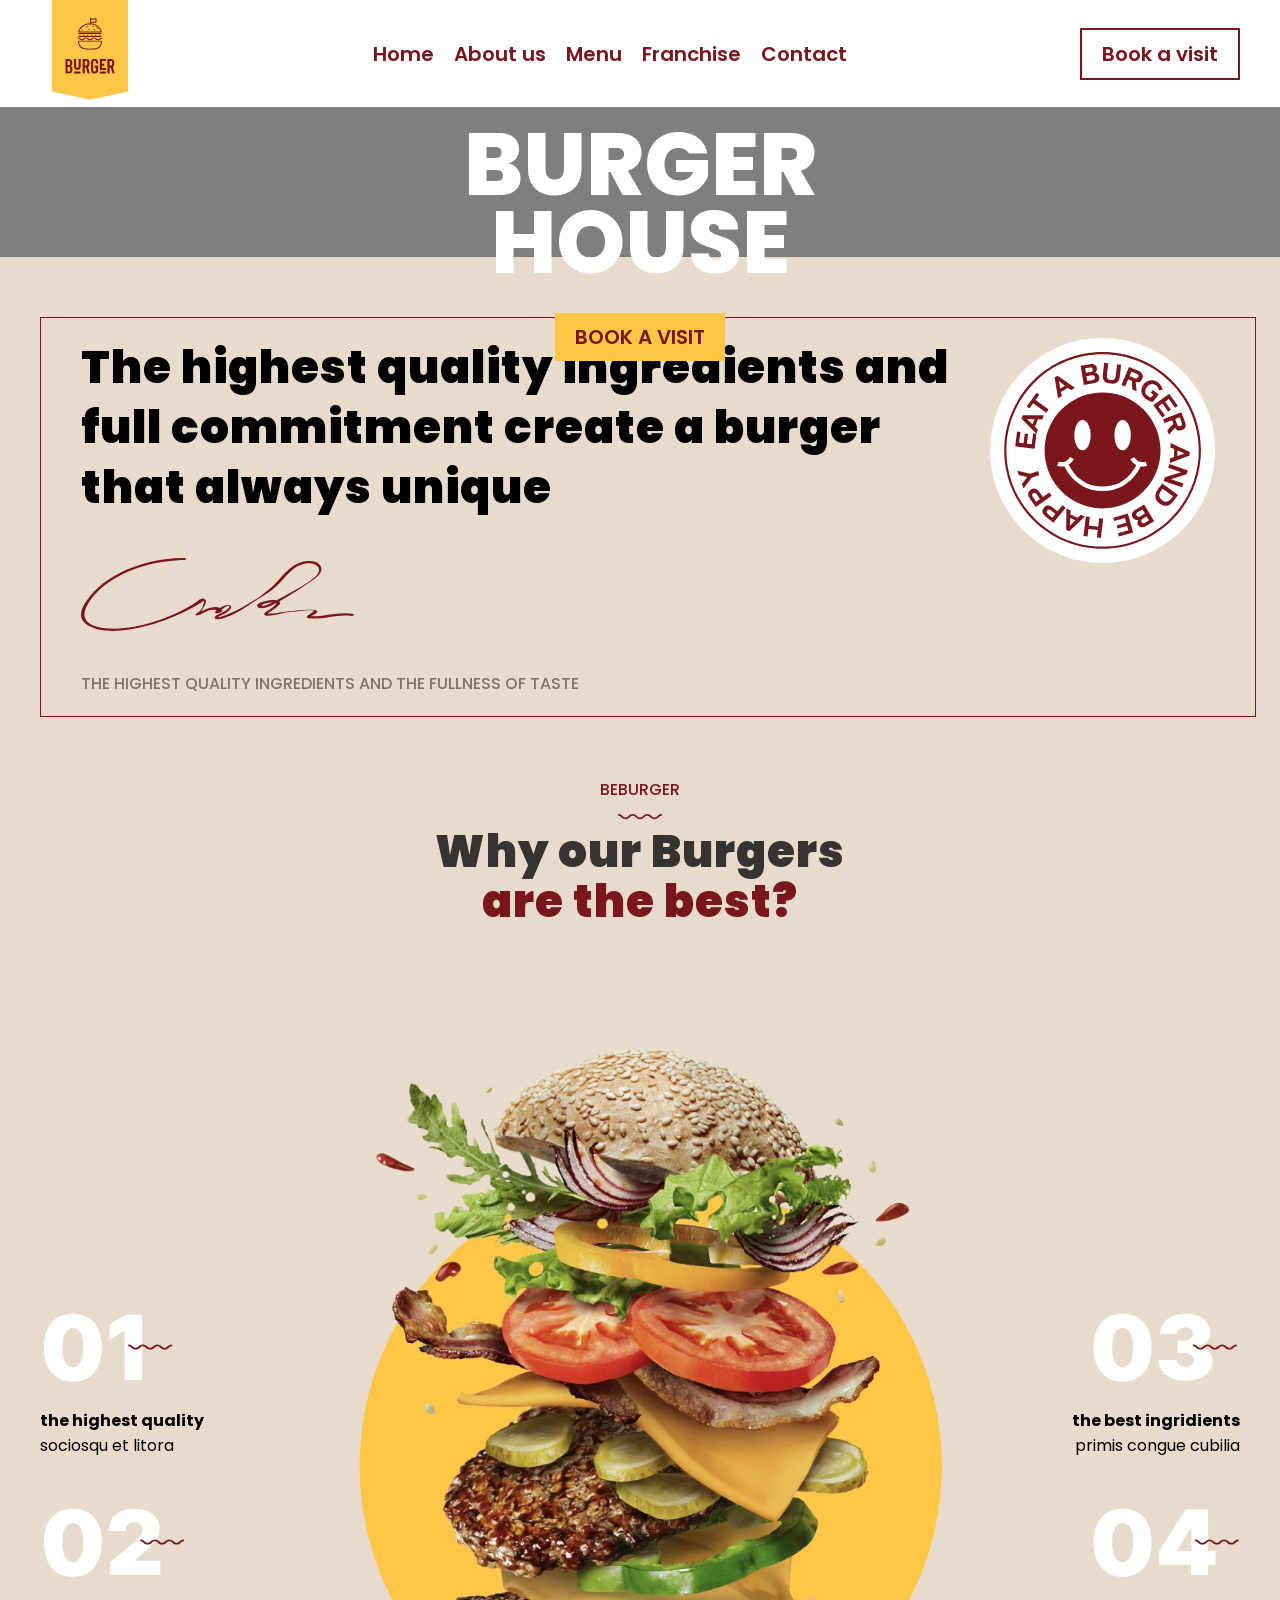
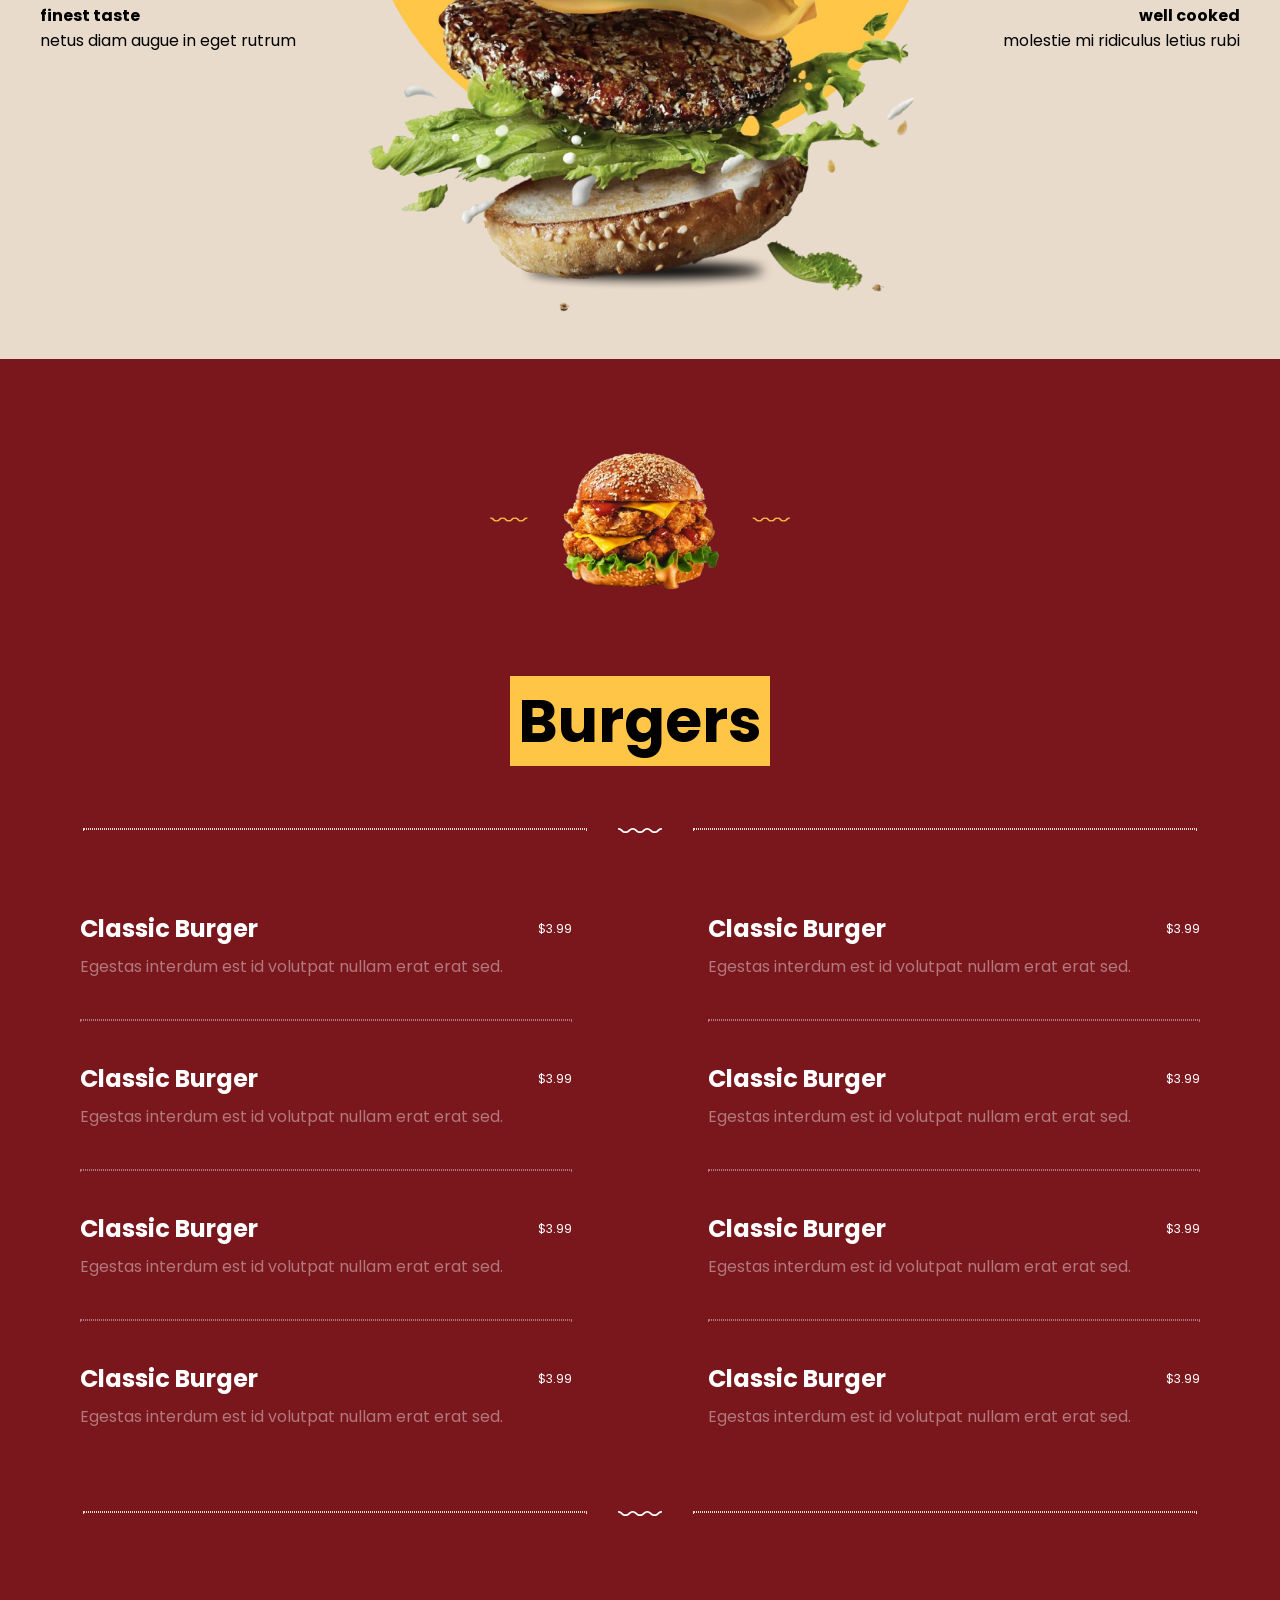
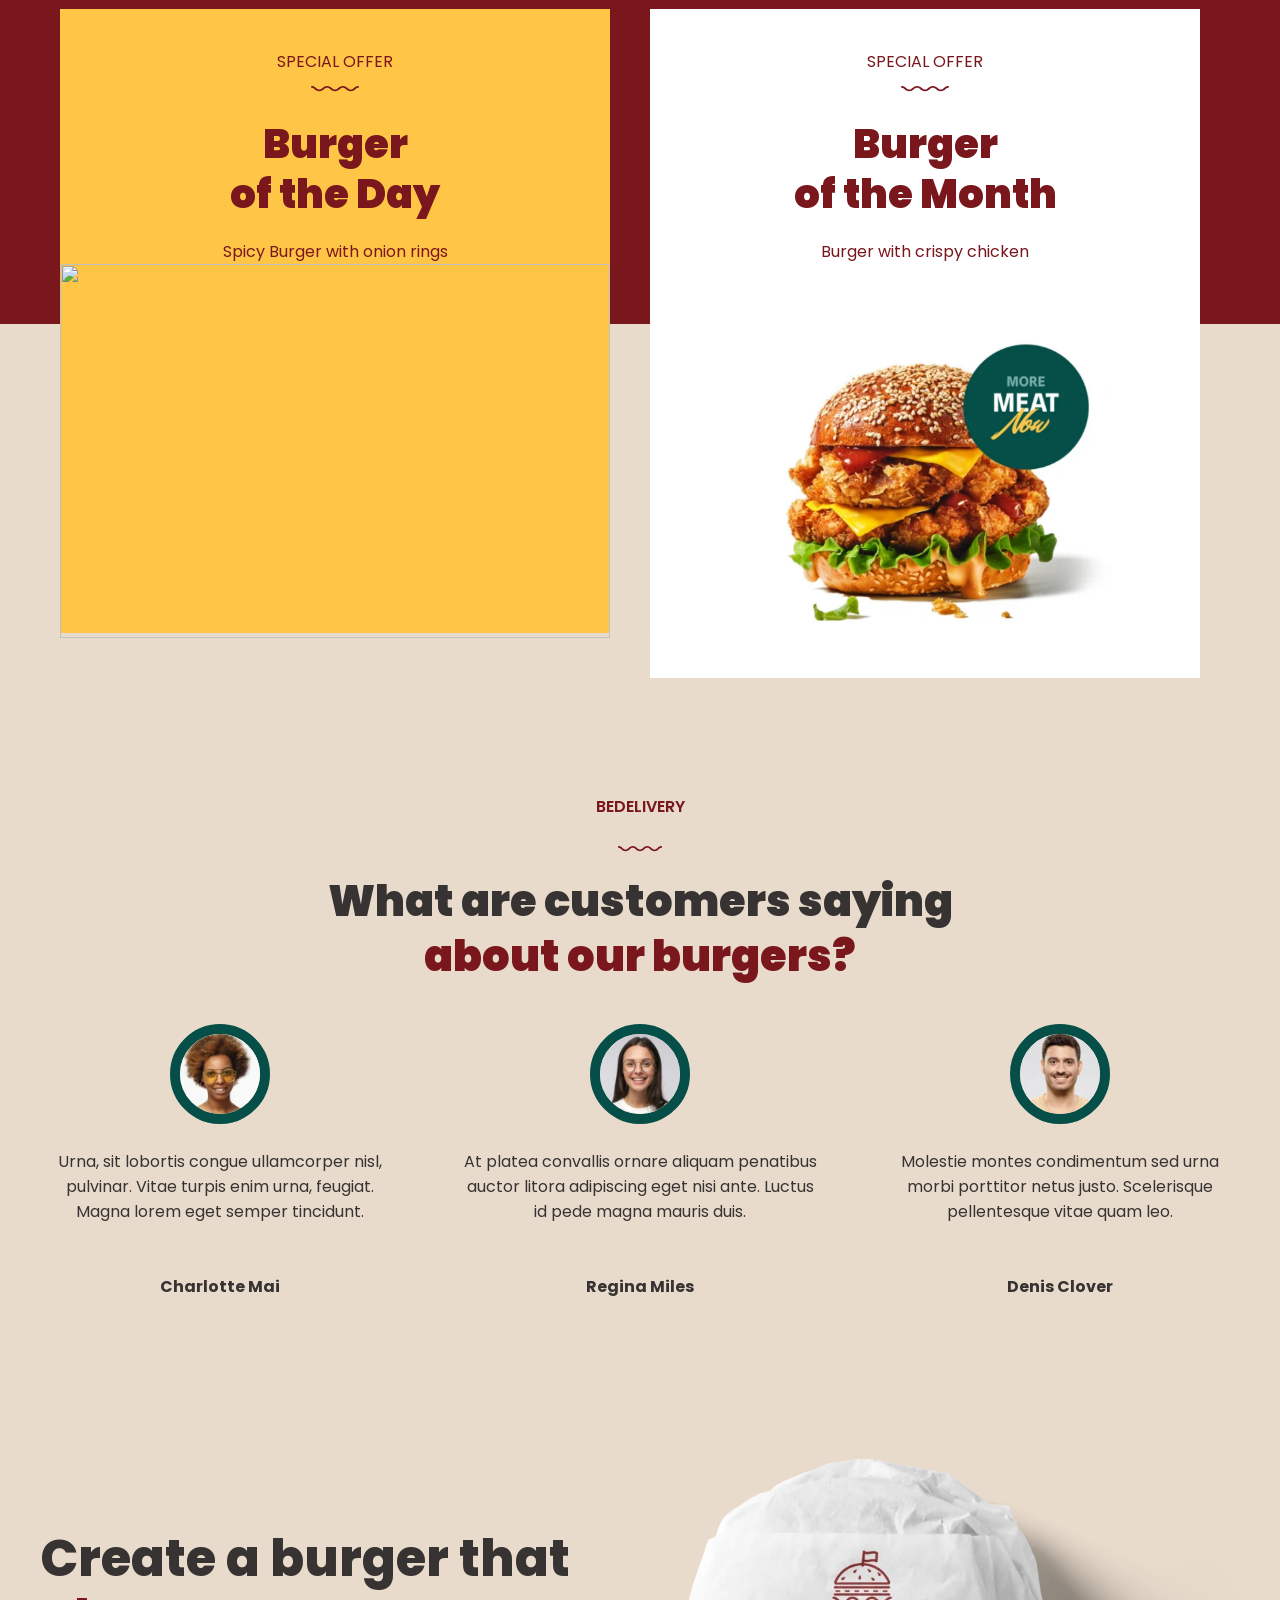
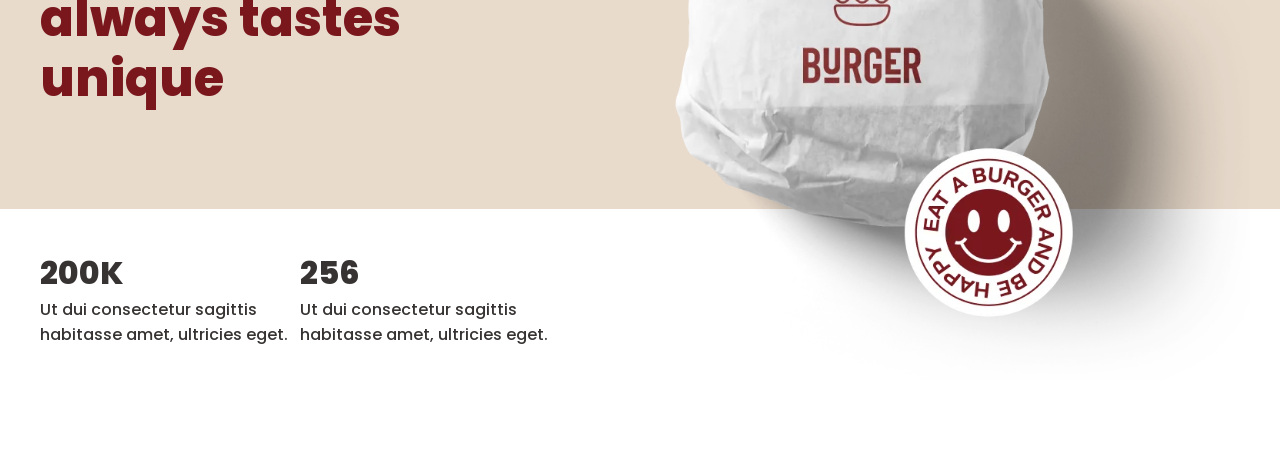
==== index.html @ de972d7f "renamed Home to Index" ====
<!DOCTYPE html>
<html lang="en">
<head>
    <meta charset="UTF-8">
    <meta name="viewport" content="width=device-width, initial-scale=1.0">
    <title>Burger</title>
    <link rel="stylesheet" href="style.css">
    <link rel="preconnect" href="https://fonts.googleapis.com">
<link rel="preconnect" href="https://fonts.gstatic.com" crossorigin>
<link href="https://fonts.googleapis.com/css2?family=Anton&family=Jaro:opsz@6..72&family=Open+Sans:ital,wght@0,300..800;1,300..800&family=Poppins:ital,wght@0,100;0,200;0,300;0,400;0,500;0,600;0,700;0,800;0,900;1,100;1,200;1,300;1,400;1,500;1,600;1,700;1,800;1,900&display=swap" rel="stylesheet">
<link rel="stylesheet" href="https://cdnjs.cloudflare.com/ajax/libs/font-awesome/7.0.1/css/all.min.css" integrity="sha512-2SwdPD6INVrV/lHTZbO2nodKhrnDdJK9/kg2XD1r9uGqPo1cUbujc+IYdlYdEErWNu69gVcYgdxlmVmzTWnetw==" crossorigin="anonymous" referrerpolicy="no-referrer" />
<link rel="preconnect" href="https://fonts.googleapis.com">
<link rel="preconnect" href="https://fonts.gstatic.com" crossorigin>
<link href="https://fonts.googleapis.com/css2?family=Allura&family=Anton&family=Jaro:opsz@6..72&family=Open+Sans:ital,wght@0,300..800;1,300..800&family=Poppins:ital,wght@0,100;0,200;0,300;0,400;0,500;0,600;0,700;0,800;0,900;1,100;1,200;1,300;1,400;1,500;1,600;1,700;1,800;1,900&display=swap" rel="stylesheet">
<link rel="stylesheet" href="https://cdnjs.cloudflare.com/ajax/libs/font-awesome/7.0.1/css/all.min.css" integrity="sha512-2SwdPD6INVrV/lHTZbO2nodKhrnDdJK9/kg2XD1r9uGqPo1cUbujc+IYdlYdEErWNu69gVcYgdxlmVmzTWnetw==" crossorigin="anonymous" referrerpolicy="no-referrer" />
</head>
<body>
    <!-- <header>***************************8 -->

        <header>
            <div class="logo"><img src="logo.svg" alt=""></div>
            <div class="menu">
                <ul>
                    <li><a href="">Home</a></li>
                    <li><a href="">About us</a></li>
                    <li><a href="">Menu</a></li>
                    <li><a href="">Franchise</a></li>
                    <li><a href="">Contact</a></li>
                </ul>
            </div>
            <div class="buttan"><a href="">Book a visit</a></div>
        </header>


<!-- <section class="section1"></section> -->

 <section class="section1">
    <div class="vedio">
    <video autoplay muted loop playsinline>
      <source src="berger.mp4" type="video/mp4">
    </video>
    </div>
    <div class="box"></div>
    <div class="maincontant">
        <div class="signetureheding">
            <h4>choose, order, eat!
            <h2>arizone</h2>
            <h1>burger<br>house</h1>
        </div>
        <div class="buttanS"><a href="">BOOK A VISIT</a></div>
    </div>
</section>
  <div class="section2">
        <div class="main1">
            <div class="unique">
                <h2>The highest quality ingredients and full commitment create a burger that <span> always unique </span></h2>
                <img src="signeture.svg" alt="">
                <p>THE HIGHEST <span> QUALITY INGREDIENTS </span> AND THE FULLNESS OF TASTE</p>
            </div>
            <div class="image"><img src="round.svg" alt=""></div>
        </div>
        </div>

        <!-- <div class="mainbest">*************************** -->

            <div class="mainbest">
                <div class="burger1"><p>BEBURGER</p></div>
                <div class="burger2"><img src="line.svg" alt=""></div>
                <div class="burger1"><h1>Why our Burgers
                    <br>
                  <span>  are the best? <br> </span></h1>
                </div>
                <div class="mainimgage">
                    <div class="img">
                        <div class="smallimg">
                            <img src="a.svg" alt="">
                            <h4>the highest quality</h4>
                            <p>sociosqu et litora</p>
                        </div>
                        <div class="smallimg">
                            <img src="aa.svg" alt="">
                            <h4>finest taste</h4>
                            <p>netus diam augue in eget rutrum</p>
                        </div>
                    </div>
                    <div class="imgss"><img src="bbbbb.webp" alt=""></div>
                    <div class="imgs">
                        <div class="smallimg">
                            <img src="cc.svg" alt="">
                            <h4>the best ingridients</h4>
                            <p>primis congue cubilia</p>
                        </div>
                        <div class="smallimg">
                            <img src="vvvv.svg" alt="">
                            <h4>well cooked</h4>
                            <p>molestie mi ridiculus letius rubi</p>
                        </div>
                    </div>
                </div>
            </div>



            <!-- <section>*****************</section> -->

            <div class="main4">

                <div class="image1"><img src="zzzz.webp" alt=""></div>
                <div class="burgerheading"><h1>Burgers</h1></div>
              
                <div class="maindotet">
                    <div class="left1"></div>
                    <div class="center1"><img src="aaaa.svg" alt=""></div>
                    <div class="right1"></div>
                </div>

                <div class="maindoted">
                <div class="main5">
                    <div class="doted">
                        <div class="Classic">
                            <h1>Classic Burger</h1>
                            <p>$3.99</p>
                        </div>
                        <div class="class"><p>Egestas interdum est id volutpat nullam erat erat sed.</p></div>
                    </div>
                    <div class="doted1"></div>
                    <div class="doted">
                        <div class="Classic">
                            <h1>Classic Burger</h1>
                            <p>$3.99</p>
                        </div>
                        <div class="class"><p>Egestas interdum est id volutpat nullam erat erat sed.</p></div>
                    </div>
                    <div class="doted1"></div>
                    <div class="doted">
                        <div class="Classic">
                            <h1>Classic Burger</h1>
                            <p>$3.99</p>
                        </div>
                        <div class="class"><p>Egestas interdum est id volutpat nullam erat erat sed.</p></div>
                    </div>
                    <div class="doted1"></div>
                    <div class="doted">
                        <div class="Classic">
                            <h1>Classic Burger</h1>
                            <p>$3.99</p>
                        </div>
                        <div class="class"><p>Egestas interdum est id volutpat nullam erat erat sed.</p></div>
                    </div>
                    <!-- <div class="doted1"></div> -->
                </div>
                <div class="main6">
                    <div class="doted">
                        <div class="Classic">
                            <h1>Classic Burger</h1>
                            <p>$3.99</p>
                        </div>
                        <div class="class"><p>Egestas interdum est id volutpat nullam erat erat sed.</p></div>
                    </div>
                    <div class="doted1"></div>
                    <div class="doted">
                        <div class="Classic">
                            <h1>Classic Burger</h1>
                            <p>$3.99</p>
                        </div>
                        <div class="class"><p>Egestas interdum est id volutpat nullam erat erat sed.</p></div>
                    </div>
                    <div class="doted1"></div>
                    <div class="doted">
                        <div class="Classic">
                            <h1>Classic Burger</h1>
                            <p>$3.99</p>
                        </div>
                        <div class="class"><p>Egestas interdum est id volutpat nullam erat erat sed.</p></div>
                    </div>
                    <div class="doted1"></div>
                    <div class="doted">
                        <div class="Classic">
                            <h1>Classic Burger</h1>
                            <p>$3.99</p>
                        </div>
                        <div class="class"><p>Egestas interdum est id volutpat nullam erat erat sed.</p></div>
                    </div>
                    <!-- <div class="doted1"></div> -->
                </div>

                </div>
                <div class="maindotet">
                    <div class="left1"></div>
                    <div class="center1"><img src="aaaa.svg" alt=""></div>
                    <div class="right1"></div>
                </div>

                <div class="mainboximage">
                <div class="boximage">
                    <p>SPECIAL OFFER</p>
                    <div class="chotiimage"><img src="bootdot.svg" alt=""></div>
                    <h2>Burger<br>of the Day</h2>
                    <pre>Spicy Burger with onion rings</pre>
                    <img src="zzzz.png" alt="">
                </div>
                <div class="boximage1">
                    <p>SPECIAL OFFER</p>
                    <div class="chotiimage"><img src="bootdot.svg" alt=""></div>
                    <h2>Burger<br>
                    of the Month</h2>
                    <pre>Burger with crispy chicken</pre>
                    <img src="meat.png" alt="">
                </div>
            </div>




            </div>



            <!-- <div class="customers">************************</div> -->

            <div class="customers">


                <div class="bedelavry"><p>BEDELIVERY</p></div>
                <div class="chotiimage2"><img src="bootdot.svg" alt=""></div>
                <div class="customersreview"><h1>What are customers saying<br>
                    <span>
about our burgers? </span></h1></div>

                <div class="maincostomer">
                <div class="costomersphoto"><img src="costomer1.webp" alt="">
                <p>Urna, sit lobortis congue ullamcorper nisl, pulvinar. Vitae turpis enim urna, feugiat. Magna lorem eget semper tincidunt.</p>
                <div class="icon">
                    <i class="fa-solid fa-star"></i>
                    <i class="fa-solid fa-star"></i>
                    <i class="fa-solid fa-star"></i>
                    <i class="fa-solid fa-star"></i>
                    <i class="fa-solid fa-star"></i>

                </div>
                <h4>Charlotte Mai</h4>
                </div>
                <div class="costomersphoto"><img src="costomer2.webp" alt="">
                <p>At platea convallis ornare aliquam penatibus auctor litora adipiscing eget nisi ante. Luctus id pede magna mauris duis.</p>
                <div class="icon">
                    <i class="fa-solid fa-star"></i>
                    <i class="fa-solid fa-star"></i>
                    <i class="fa-solid fa-star"></i>
                    <i class="fa-solid fa-star"></i>
                    <i class="fa-solid fa-star"></i>

                </div>
                <h4>Regina Miles</h4>
                </div>
                <div class="costomersphoto"><img src="costomer.webp" alt="">
                <p>Molestie montes condimentum sed urna morbi porttitor netus justo. Scelerisque pellentesque vitae quam leo.</p>
                <div class="icon">
                    <i class="fa-solid fa-star"></i>
                    <i class="fa-solid fa-star"></i>
                    <i class="fa-solid fa-star"></i>
                    <i class="fa-solid fa-star"></i>
                    <i class="fa-solid fa-star"></i>

                </div>
                <h4>Denis Clover</h4>
                </div>
                </div>

                <div class="maintastes">
                    <div class="tastes">
                        <h1>Create a burger that  <br> <span> always tastes <br>unique 
                        </span>
                        </h1>
                        
                    </div>
                    <div class="imagtastes"><img src="mockupberger.webp" alt=""></div>
                </div>
                </div>


                <div class="main200k">
                    <div class="dui"><h1>200K</h1>
                    <p>  Ut dui consectetur sagittis habitasse amet, ultricies eget.</p></div>
                    <div class="dui"><h1>256</h1>
                    <p>Ut dui consectetur sagittis habitasse amet, ultricies eget.</p></div>
                </div>
            
</body>
</html>
---- style.css ----
*{
    margin: 0;
    padding: 0;
    box-sizing: border-box;
    font-family: "poppins";
}

header{
    display: flex;
    justify-content: space-between;
    padding: 0 40px;
    align-items: center;
    position: sticky;
    top: 0;
    left: 0;
    width: 100%;
    height: auto;
    background-color: white;
    z-index: 1111;
    margin: auto;
}
.logo img{
    width: 100px;
    height: 100px;
}
.menu ul{
    display: flex;
    list-style: none;
    gap: 20px;
    font-size: 20px;
    font-weight: 600;
}
.menu a{
    text-decoration: none;
    color: #79171d;
}

.buttan a{
    text-decoration: none;
    color: #79171d;
    font-size: 20px;
    font-weight: 600;
    border: solid 2px #79171d;
    padding: 10px 20px;
}


/* .section1***************************************************************** */


 .section1{
    position: relative;
    display: flex;
    justify-content: center;
    align-items: center;
 }
 video {
  width: 100%;
  height: 100%;
  object-fit: cover;
  z-index: -1;
  margin: auto;
  justify-content: center;
  display: flex;
  
}

.box{
    width: 100%;
    height: 100%;
    background-color: black;
    position: absolute;
    top: 0;
    opacity: 0.5;
    z-index: 1;

}
.maincontant{
    display: flex;
    flex-direction: column;
    position: absolute;
    gap: 40px;
    z-index: 22;
    color: white;
    text-align: center;
}
.signetureheding h1{
    font-size: 88px;
    line-height: 78px;
    font-weight: 800;
    text-transform: uppercase;
}
.signetureheding h2{
    font-family: Allura;
    font-size: 70px;
    color: #FFC547;
}
.buttanS a{
    text-decoration: none;
    color: #79171d;
    font-size: 20px;
    font-weight: 600;
    background-color: #FFC547;
    padding: 10px 20px;
}
.buttanS a:hover{
    text-decoration: none;
    color: #FFC547 ;
    font-size: 20px;
    font-weight: 600;
    background-color:  #79171d;
    padding: 10px 20px;
}



/* section2*********************************************************** */
.section2{
    background-color: #E9DBCC;
    width: 100%;
    height: 100%;
    padding: 20px 0;
    
}
.mainbest{
    background-color: #E9DBCC;
}
.main1{
    display: flex;
    width: 95%;
    margin: auto;
    padding: 20px 40px;
    margin: 40px;
    border: solid 1px #79171d;
    align-items: top;
}
.unique{
    display: flex;
    flex-direction: column;
    gap: 40px;
}
.unique h2{
    font-size: 45px;
    line-height: 50px;
    font-weight: 900;
    letter-spacing: 1px;
    line-height: 60px;
}
.unique img{
    max-width: 30%;
    height: auto;
}
.unique p{
    color: #7C756C;
    font-weight: 500;
}

/* .mainimgage************************************ */


.mainimgage{
    display: flex;
    justify-content: space-between;
    align-items: center;
    padding: 40px;
    background-color: #E9DBCC;
    margin-top: 60px;
}

.imgss img{
    width: 600px;
    height: auto;
    object-fit: contain;

}
.img{
    display: flex;
    flex-direction: column;
    gap: 30px;
    text-align: start;
}
.imgs{
    display: flex;
    flex-direction: column;
    gap: 30px;
    text-align: end;
}
.smallimg h1{
    margin-bottom: 4px;
    color: #363332;
    font-size: 25px;
    line-height: 30px;
    font-weight: 900;

}
.mainbest{
    text-align: center;
}
.burger1 h1{
    font-size: 45px;
    line-height: 50px;
    font-weight: 900;
    letter-spacing: 1px;
    color: #363332;
}
.burger1 p{
    color: #79171d;
    font-weight: 500;
}
.burger1 span{
    color: #79171d;
}



/* .main4**************************** */

.main4{
    background-color: #79171d;
    padding: 10px;
}
.image1 img{
    width: 300px;
    height: 300px;
    object-fit: contain;

}
.left1{
    width: 40%;
    border: 1px #E9DBCC solid;
    height: 0.5px;
    border-style: dotted ;
}
.right1{
    width: 40%;
    border: 1px #E9DBCC solid;
    height: 0.5px;
    border-style: dotted;
}
.maindotet{
    display: flex;
    align-items: center;
    justify-content: center;
    gap: 30px;
}
.main4{
    text-align: center;
}



.doted1{
    border: 1px #B2787C solid;
    height: 0.5px;
    border-style: dotted;
}

.Classic{
    display: flex;
    justify-content: space-between;
    align-items: center;
    gap: 280px;
    color: white;
    font-size: 12px;
}
.class{
    display: flex;
    color: #B2787C;
    margin-top: 8px;
}

.main5{
    display: flex;
    flex-direction: column;
    gap: 40px;
}

.main6{
    display: flex;
    flex-direction: column;
    gap: 40px;
}
.maindoted{
    display: flex;
    justify-content: space-between;
    /* width: %; */
    padding: 70px;
   
}

.burgerheading{
    background-color: #FFC547;
    margin: auto ;
    width: 260px;
    margin-bottom: 50px;
    font-size: 30px;
    font-weight: 900;
}
.mainboximage{
    display: flex;
    justify-content: space-between;
    padding:  50px ;
    gap: 40px;
    margin: auto;
    
}
.boximage{
    background-color: #FFC547;
    color: #79171d;
    width: 550px;
    height: auto;
    text-align: center;
    padding-top: 40px;
    
}
.boximage h2{
    font-size: 40px;
    font-weight: 900;
    line-height: 50px;
    margin-top: 20px;
    margin-bottom: 20px;
}
.boximage img{
    width: 100%;
    object-fit: contain;
    height: 80%;
}
.chotiimage{
    width: 50px;
    margin: auto;
}

.boximage1{
    background-color: white;
    color: #79171d;
    width: 550px;
    height: auto;
    text-align: center;
    padding-top: 40px;

}
.boximage1 h2{
    font-size: 40px;
    font-weight: 900;
    line-height: 50px;
    margin-top: 20px;
    margin-bottom: 20px;
}
.boximage1 img{
    width: 100%;
    object-fit: contain;
    height: 80%;
}
.main4{
    position: relative;
    padding-bottom: 400px;
    
 
}
.mainboximage{
    position: absolute;
    top: 1200px;
    /* left: 60px; */  
}

.customers{
    background-color: #E9DBCC;
    padding-top: 470px;
    text-align: center;
    color: #79171d;
    
}
.customersreview h1{
    color: #363332;
    font-size: 43px;
    font-weight: 900;
    line-height: 55px;
}
.customersreview span{
    color: #79171d;
}
.bedelavry p{
    font-weight: 600;
    margin-bottom: 15px;
}
.chotiimage2{
    margin-bottom: 15px;
}
.maincostomer{
    display: flex;
    justify-content: space-between;
    padding: 40px;
}

.costomersphoto{
    width: 30%;
    display: flex;
    flex-direction: column;
     gap: 25px;
}
.costomersphoto img{
    width: 100px;
    margin: auto;
    border: 10px solid #054F48;
    border-radius: 100px; 
}

.costomersphoto p{
    color: #363332;
}
.costomersphoto h4{
    color: #363332;
}

.maintastes{
    display: flex;
    justify-content: space-between;
    margin-top: 150px;
    padding: 40px;
    /* align-items: top; */
    padding-bottom: 100px;
    
    position: relative;
}

.tastes h1{
    font-size: 50px;
    text-align: left;
    font-weight: 800;
    line-height: 60px;
    color: #363332;
}
.tastes span{
    color: #79171d;
}



.imagtastes{
    width: 600px;
    height: 600px;
    position: absolute;
    top: -40px;
    left: 650px;
}
.imagtastes img{
    width: 100%;
}


.main200k{
    display: flex;
    margin-top: 40px;
    padding: 0 40px;
}

.dui{
    width: 260px;
    color: #363332;
}
.dui p{
    font-weight: 500;
}
.dui h1{
    font-weight: 800;
}
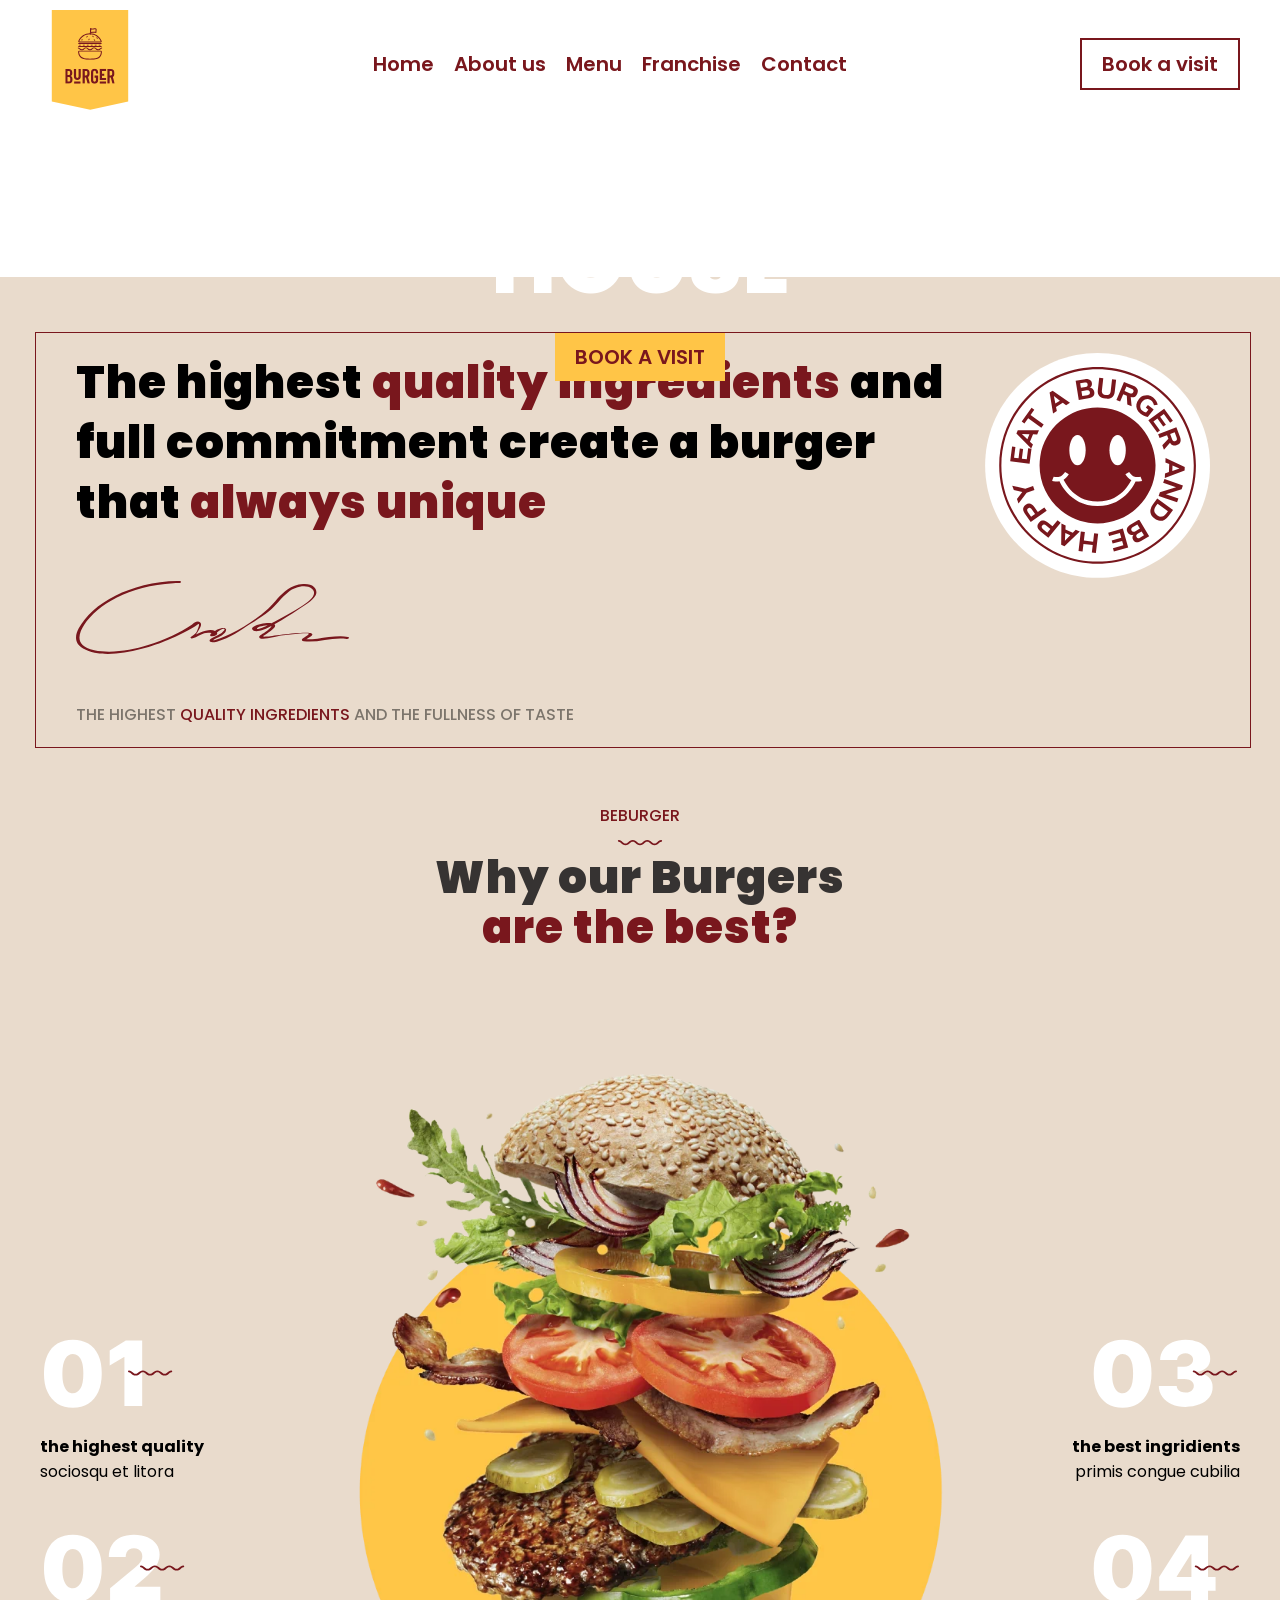
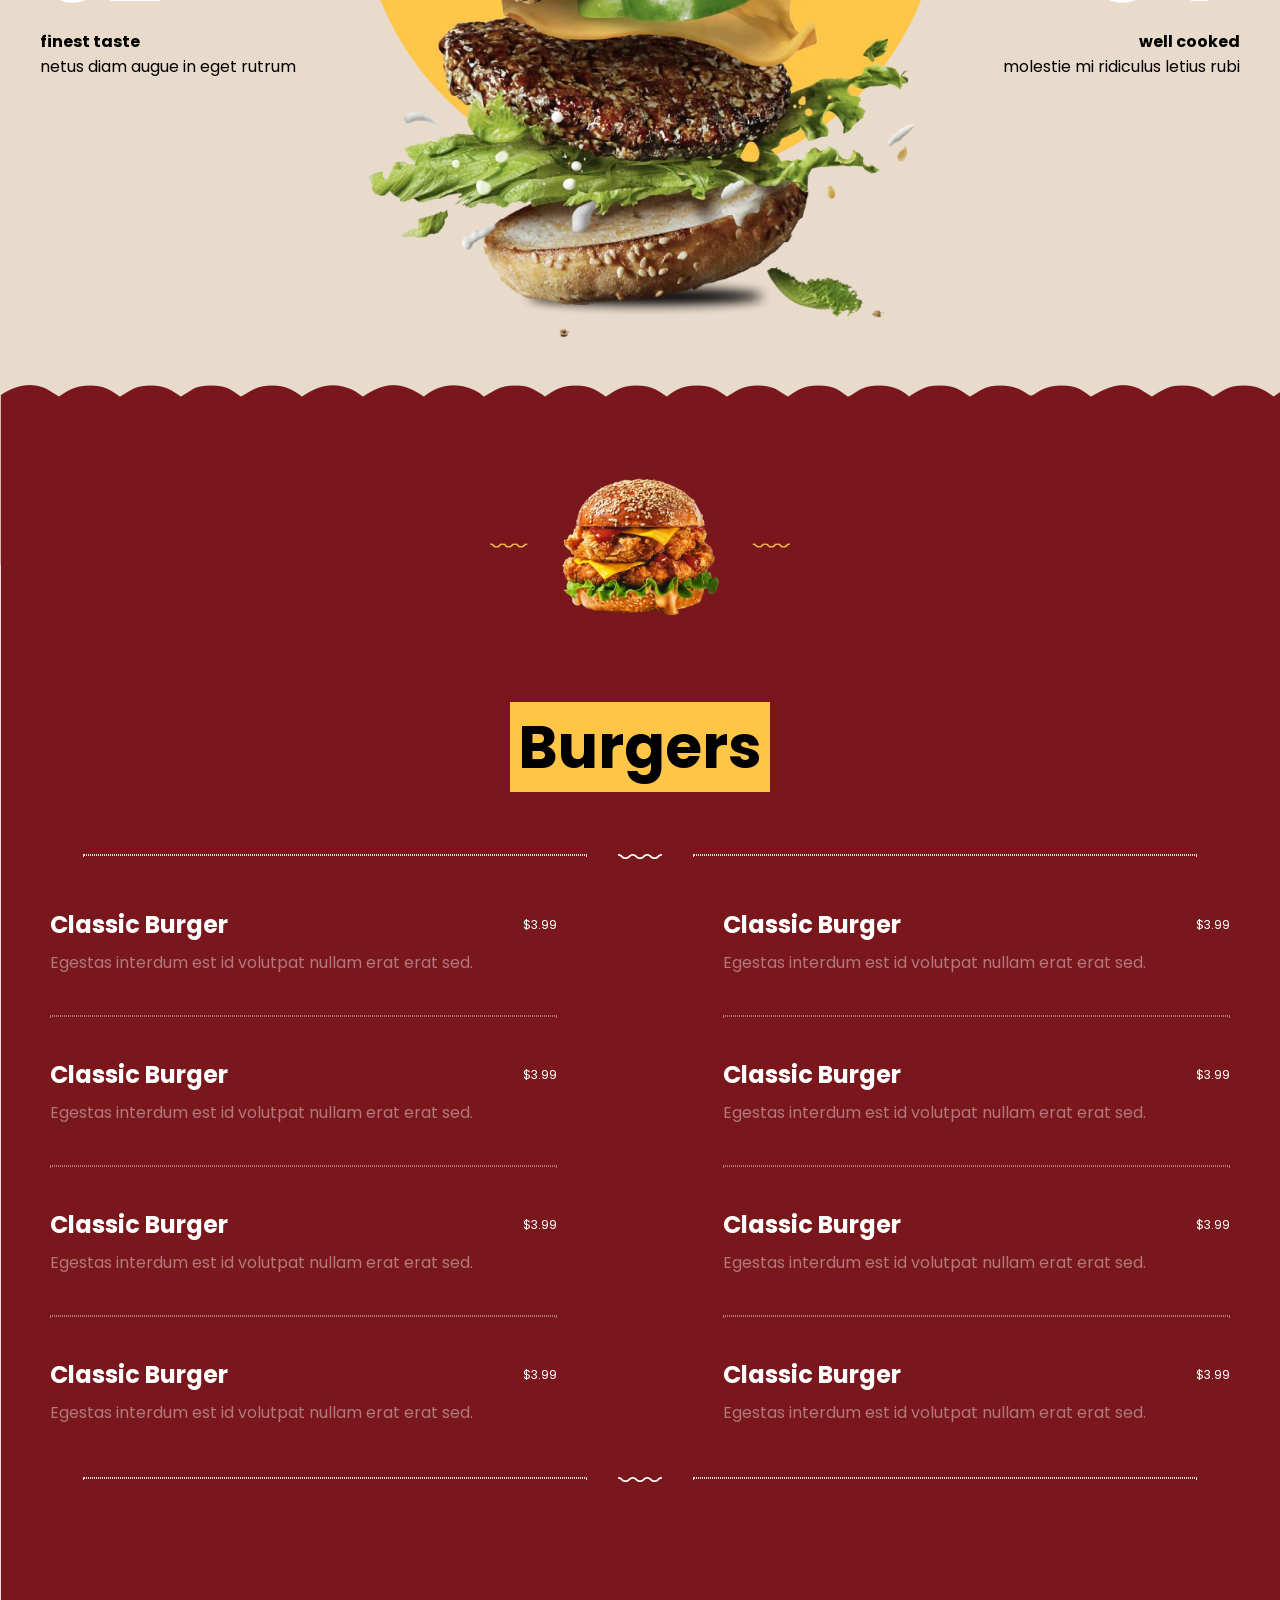
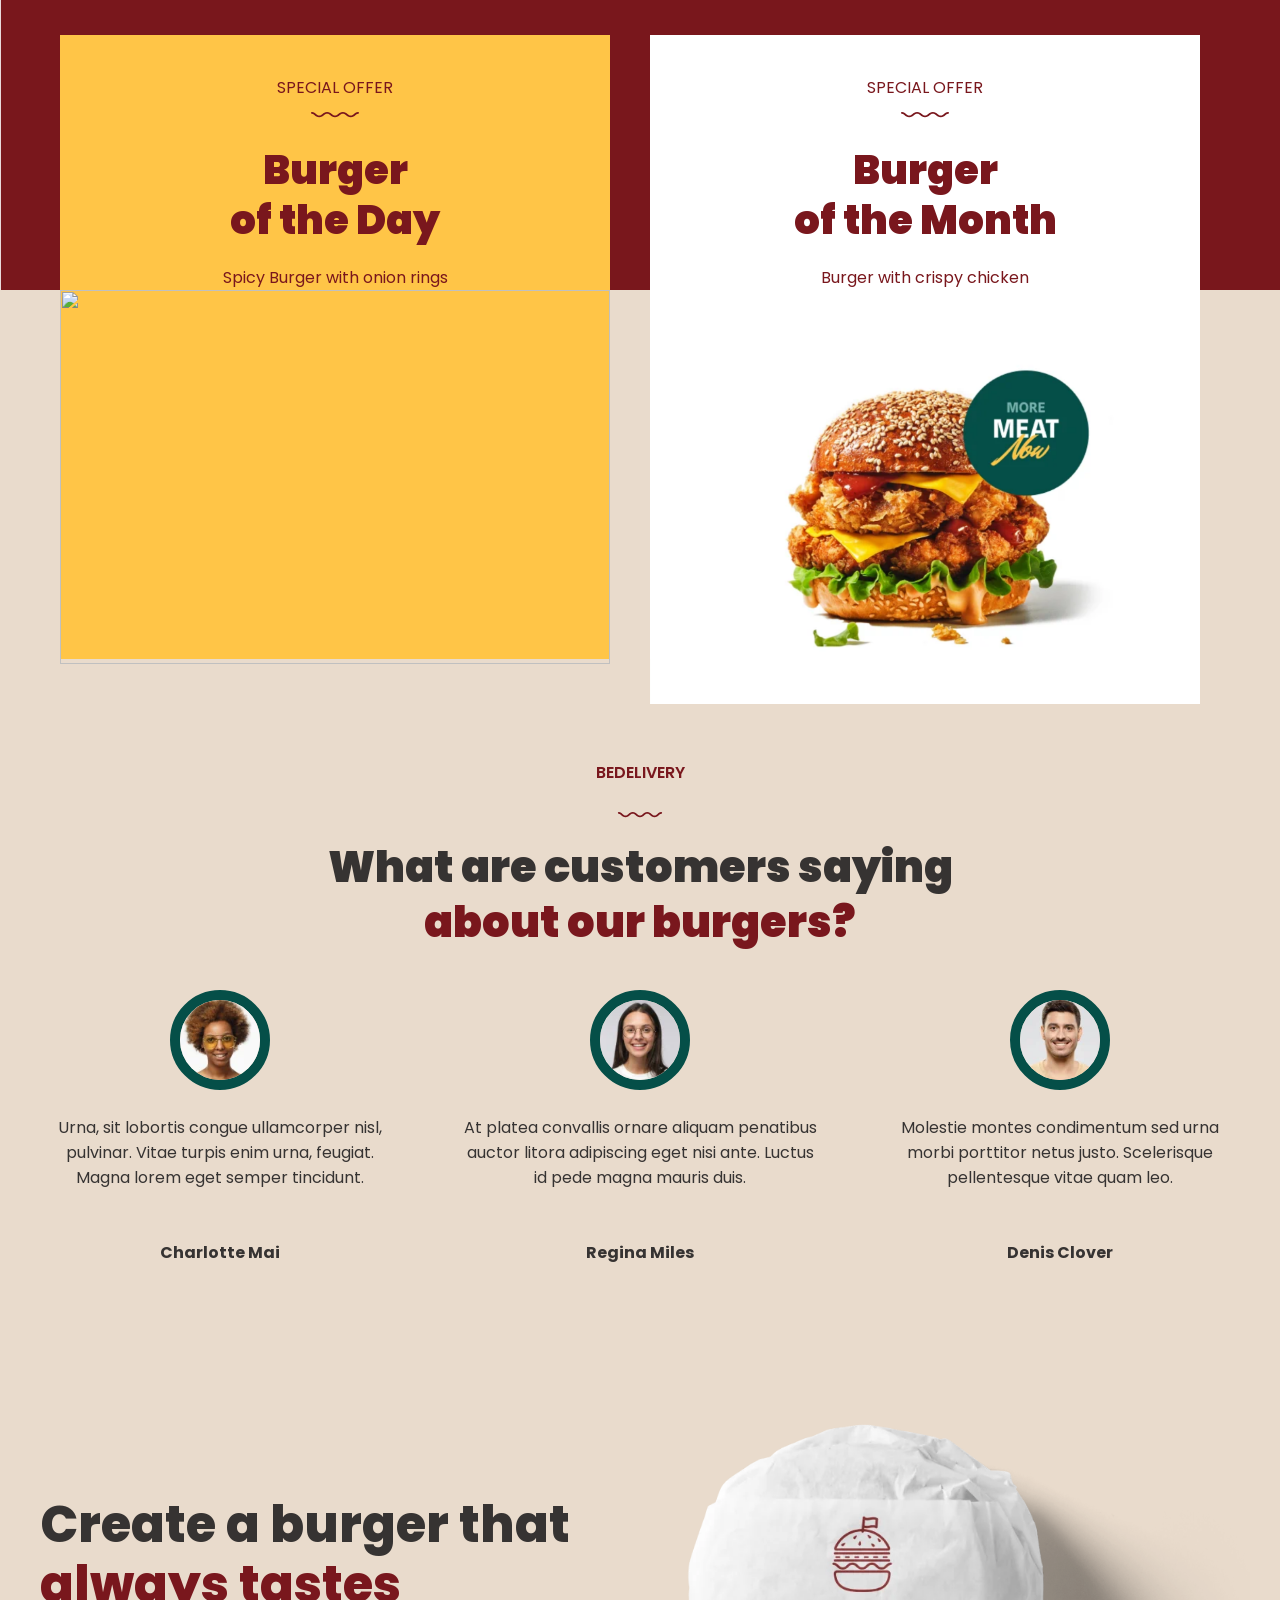
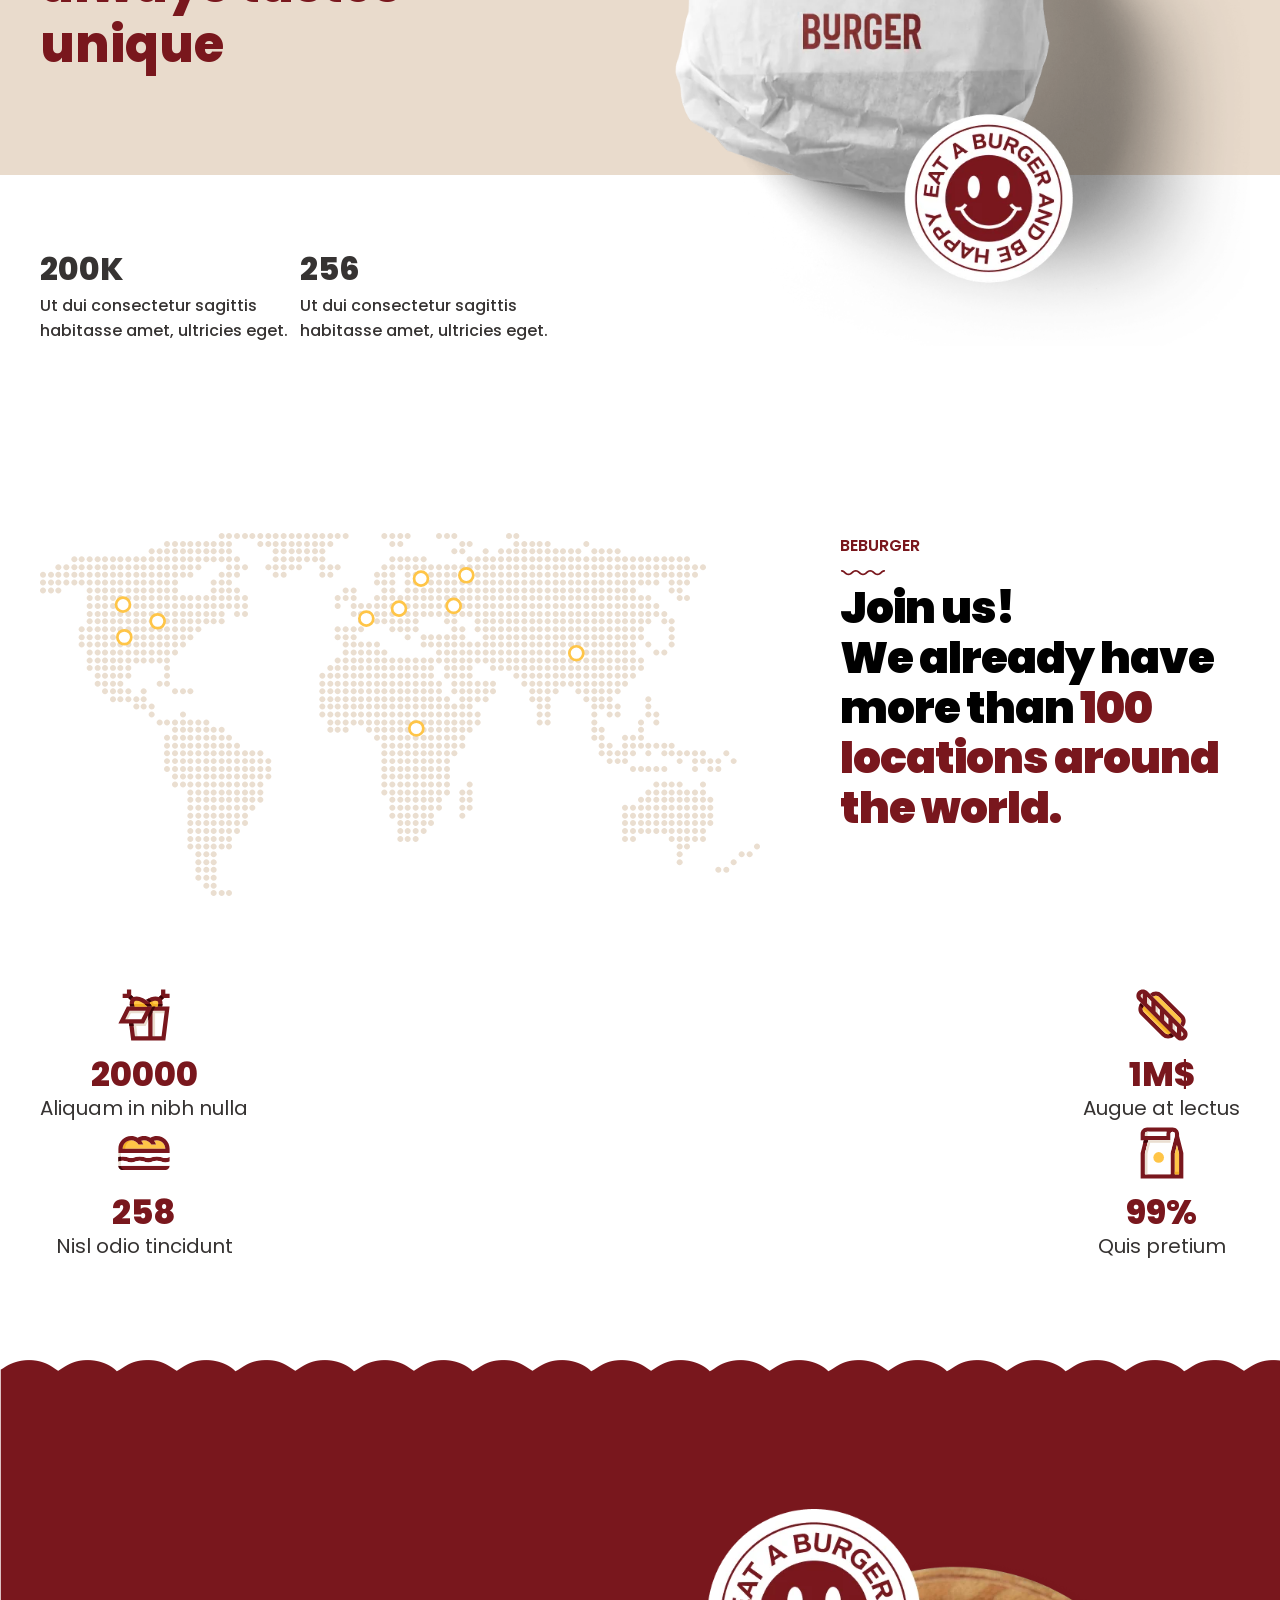
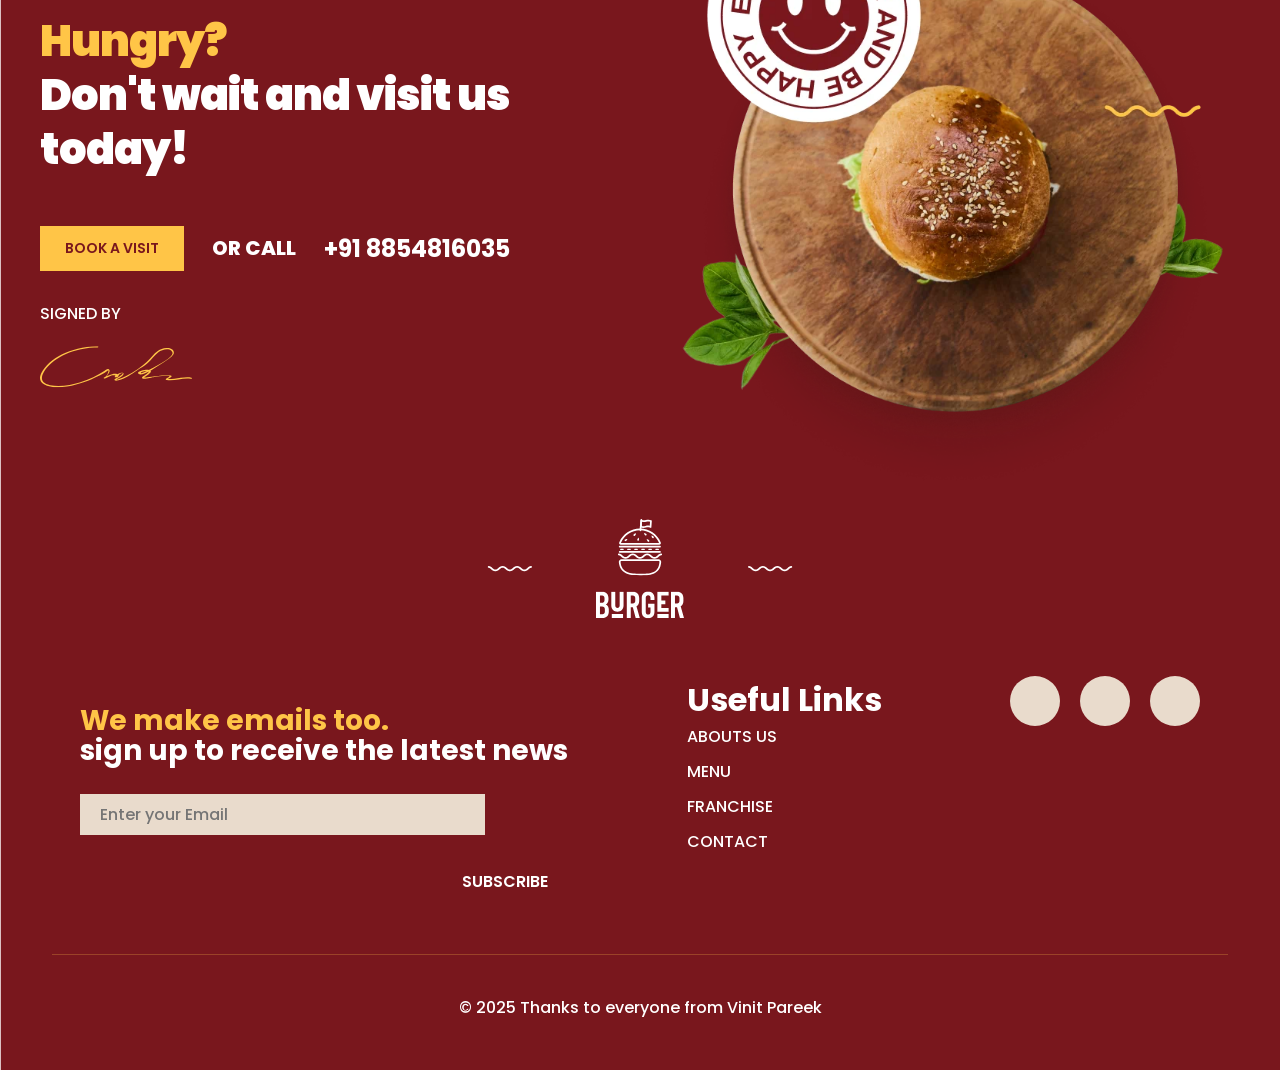
==== commit 14d7d8ed: "updated" ====
--- a/index.html
+++ b/index.html
@@ -37,10 +37,11 @@
  <section class="section1">
     <div class="vedio">
     <video autoplay muted loop playsinline>
-      <source src="berger.mp4" type="video/mp4">
+      <source src="beburger3-slider-video.mp4" type="video/mp4">
     </video>
     </div>
-    <div class="box"></div>
+    
+    
     <div class="maincontant">
         <div class="signetureheding">
             <h4>choose, order, eat!
@@ -49,11 +50,15 @@
         </div>
         <div class="buttanS"><a href="">BOOK A VISIT</a></div>
     </div>
+    
 </section>
+
+  <div class="boox"></div>
+
   <div class="section2">
         <div class="main1">
             <div class="unique">
-                <h2>The highest quality ingredients and full commitment create a burger that <span> always unique </span></h2>
+                <h2>The highest <span>quality ingredients </span>  and full commitment create a burger that <span> always unique </span></h2>
                 <img src="signeture.svg" alt="">
                 <p>THE HIGHEST <span> QUALITY INGREDIENTS </span> AND THE FULLNESS OF TASTE</p>
             </div>
@@ -97,6 +102,7 @@
                         </div>
                     </div>
                 </div>
+                <div class="boooo"></div>
             </div>
 
 
@@ -284,6 +290,126 @@
                     <div class="dui"><h1>256</h1>
                     <p>Ut dui consectetur sagittis habitasse amet, ultricies eget.</p></div>
                 </div>
+
+
+                <!-- <div class="locations"></div>*************************** -->
+
+
+                <div class="mainlocations">
+                    <div class="imagelocations"><img src="map.svg" alt=""></div>
+                    <div class="headinglocations">
+                        <p>BEBURGER</p>
+                        <img src="bootdot.svg" alt="">
+                        <h1>Join us!<br> We already have more than <span>100 locations around the world. </span> </h1>
+                    </div>
+                </div>
+
+
+                <div class="perents">
+                    <div class="oneone">
+                    <div class="childs">
+                        <img src="icon1.svg" alt="">
+                        <h1>20000</h1>
+                        <p>Aliquam in nibh nulla</p>
+                    </div>
+                    <div class="childs">
+                        <img src="icon2.svg" alt="">
+                        <h1>258</h1>
+                        <p>Nisl odio tincidunt</p>
+                    </div>
+                    </div>
+                    <div class="twotwo">
+                    <div class="childs">
+                        <img src="icon3.svg" alt="">
+                        <h1>1M$</h1>
+                        <p>Augue at lectus</p>
+                    </div>
+                    <div class="childs">
+                        <img src="icon4.svg" alt="">
+                        <h1>99%</h1>
+                        <p>Quis pretium</p>
+                    </div>
+                    </div>
+                </div>
+
+
+
+
+    <!-- <div class="mainhungry"></div>******************************************** -->
+       
+
+      <footer>
+        
+        <div class="mainhungry">
+            <div class="haidinghungry">
+                <h1> <span> Hungry? </span> <br>
+                Don't wait and visit us<br> today!</h1>
+                <div class="buttanhungry">
+                    <a href="">BOOK A VISIT</a>
+                    <p>OR CALL</p>
+                    <h2>+91 8854816035</h2>
+
+                </div>
+                <div class="signed">
+                <p>SIGNED BY</p>
+                <img src="sineture2.svg" alt="">
+                </div>
+
+            </div>
+            <div class="imagehungry">
+                <img src="burger10.webp" alt="">
+            </div>
+        </div>
+
+
+
+        <div class="burger-3logofooter">
+            <img src="beburger3-footer-logo.svg" alt="">
+        </div>
+
+        <div class="bottamfooter">
+            <div class="bottam-a">
+                <h2> <span> <br>We make emails too. <br> </span> 
+                sign up to receive the latest news</h2>
+                <form action="">
+                    <input type="text" name="Email" placeholder="Enter your Email">
+                </form>
+
+                <a href="">SUBSCRIBE</a>
+            </div>
+
+
+            <div class="bottam-b">
+                <h1>Useful Links</h1>
+                <ul>
+                    <li><a href="">ABOUTS US</a></li>
+                    <li><a href="">MENU</a></li>
+                    <li><a href="">FRANCHISE</a></li>
+                    <li><a href="">CONTACT</a></li>
+                </ul>
+
+            </div>
+
+
+            <div class="bottam-c">
+                <i class="fa-brands fa-instagram"></i>
+                <i class="fa-brands fa-whatsapp"></i>
+                <i class="fa-brands fa-pinterest-p"></i>
+            </div>
+
+
+
+        </div>
+
+
+        <div class="enddiv"><p> © 2025 Thanks to everyone from Vinit Pareek</p></div>
+
+
+
+        </footer>
+
+ 
+
             
 </body>
 </html>
--- a/style.css
+++ b/style.css
@@ -8,7 +8,7 @@
 header{
     display: flex;
     justify-content: space-between;
-    padding: 0 40px;
+    padding: 10px 40px;
     align-items: center;
     position: sticky;
     top: 0;
@@ -16,7 +16,7 @@
     width: 100%;
     height: auto;
     background-color: white;
-    z-index: 1111;
+    z-index: 10;
     margin: auto;
 }
 .logo img{
@@ -58,29 +58,18 @@
   width: 100%;
   height: 100%;
   object-fit: cover;
-  z-index: -1;
+  z-index: 6;
   margin: auto;
   justify-content: center;
   display: flex;
   
 }
-
-.box{
-    width: 100%;
-    height: 100%;
-    background-color: black;
-    position: absolute;
-    top: 0;
-    opacity: 0.5;
-    z-index: 1;
-
-}
 .maincontant{
     display: flex;
     flex-direction: column;
     position: absolute;
     gap: 40px;
-    z-index: 22;
+    z-index: 9;
     color: white;
     text-align: center;
 }
@@ -113,6 +102,16 @@
 }
 
 
+.boox{
+    width: 100%;
+    height: 80%;
+    background-color: #E9DBCC;
+    position: absolute;
+    z-index: -1;
+    bottom: -230px;
+}
+
+
 
 /* section2*********************************************************** */
 .section2{
@@ -130,14 +129,17 @@
     width: 95%;
     margin: auto;
     padding: 20px 40px;
-    margin: 40px;
+    margin: 35px;
     border: solid 1px #79171d;
     align-items: top;
 }
 .unique{
     display: flex;
     flex-direction: column;
-    gap: 40px;
+    gap: 48px;
+}
+.unique span{
+    color: #79171D;
 }
 .unique h2{
     font-size: 45px;
@@ -166,6 +168,14 @@
     background-color: #E9DBCC;
     margin-top: 60px;
 }
+.boooo{
+    width: 100%;
+    height: 20%;
+    background-color: #E9DBCC;
+    z-index: -1 ;
+    position: absolute;
+    
+}
 
 .imgss img{
     width: 600px;
@@ -174,6 +184,7 @@
 
 }
 .img{
+
     display: flex;
     flex-direction: column;
     gap: 30px;
@@ -216,7 +227,9 @@
 /* .main4**************************** */
 
 .main4{
-    background-color: #79171d;
+    /* background-color: #79171d; */
+    background-image: url(final.png);
+    width: 100%;
     padding: 10px;
 }
 .image1 img{
@@ -259,7 +272,7 @@
     display: flex;
     justify-content: space-between;
     align-items: center;
-    gap: 280px;
+    gap: 295px;
     color: white;
     font-size: 12px;
 }
@@ -283,8 +296,7 @@
 .maindoted{
     display: flex;
     justify-content: space-between;
-    /* width: %; */
-    padding: 70px;
+    padding: 40px;
    
 }
 
@@ -450,7 +462,7 @@
 
 .main200k{
     display: flex;
-    margin-top: 40px;
+    margin-top: 70px;
     padding: 0 40px;
 }
 
@@ -464,3 +476,447 @@
 .dui h1{
     font-weight: 800;
 }
+
+
+
+.mainlocations{
+    display: flex;
+    margin-top: 150px;
+    padding: 40px;
+    justify-content: space-between;
+}
+
+.imagelocations{
+   width: 60%;
+   height: 60%;
+}
+.imagelocations img{
+    width: 100%;
+    height: 100%;
+    object-fit: contain;
+}
+
+.headinglocations{
+    width: 400px;
+    height: 200px;
+}
+.headinglocations h1{
+    /* font-size:38px; */
+    font-size: 44px;
+    line-height: 50px;
+    font-weight: 900;
+    letter-spacing: -1px;
+    
+}
+.headinglocations span{
+    color: #79171d;
+}
+.headinglocations p{
+    font-weight: 600;
+    color: #79171D;
+}
+
+.perents{
+    display: flex;
+    justify-content: space-between;
+    padding: 40px;
+}
+
+.childs{
+    text-align: center;
+}
+.childs h1{
+    font-size: 34px;
+    line-height: 41px;
+    font-weight: 800;
+    color: #79171D;
+}
+
+.childs p{
+    color: #363332;
+    font-size: 20px;
+    line-height: 26px;
+    font-weight: 400;
+}
+
+footer{
+    background-image: url(final\ bg.png);
+    width: 100%;
+    /* background-color: #79171D; */
+    background-repeat: no-repeat;
+    /* background-position: center; */
+    padding: 150px 40px 40px 40px;
+    margin-top: 60px;
+}
+.mainhungry{
+    display: flex;
+    justify-content: space-between;
+    align-items: center;
+}
+.mainhungry h1{
+    font-size: 43px;
+    line-height: 54px;
+    font-weight: 900;
+    letter-spacing: -1px;
+    
+}
+.imagehungry{
+   width: 50%;
+   height: auto;
+}
+.imagehungry img{
+    width: 100%;
+}
+.buttanhungry{
+    display: flex;
+    justify-content: space-between;
+    align-items: center;
+    margin-top: 50px;
+    /* color: white; */
+}
+.haidinghungry{
+    color: white;
+}
+.haidinghungry span{
+    color: #FFC547;
+}
+.buttanhungry a{
+    background-color: #FFC547;
+    text-decoration: none;
+    padding: 12px 25px;
+    color: #79171D;
+    font-size: 14px;
+    font-weight: 600;
+
+}
+.buttanhungry p{
+    font-weight: 800;
+    font-size: 20px;
+}
+.signed p{
+    margin-top: 30px;
+    color: white;
+    font-weight: 500;
+}
+.signed img{
+    margin-top: 20px;
+}
+
+.burger-3logofooter{
+    text-align: center;
+    margin-top: 20px;
+    margin-bottom: 40px;
+   
+}
+
+.bottamfooter{
+    display: flex;
+    justify-content: space-between;
+    padding: 10px 40px;
+    margin-top: 40px;
+    align-items: top;
+    color: white;
+    padding-bottom: 30px;
+}
+
+.bottam-a h2{
+    font-size: 28px;
+    line-height: 30px;
+
+}
+.bottam-a{
+    display: flex;
+    flex-direction: column;
+    gap: 28px;
+    position: relative;
+}
+.bottam-a span{
+    color: #FFC547;
+
+}
+.bottam-a form input{
+    padding: 8px 70px 8px 20px;
+    background-color: #E9DBCC;
+    color: #363332;
+    border: #E9DBCC;
+    font-size: 16px;
+    font-weight: 500;
+}
+
+.bottam-a a{
+    text-decoration: none;
+    position: absolute;
+    bottom: -50px;
+    right: 0;
+    color: white;
+    font-weight: 600;
+     padding: 10px 20px;
+}
+
+.bottam-a a:hover{
+    background-color: #cf2e2e;
+    padding: 8px 20px;
+}
+.bottam-b ul{
+    list-style: none;
+    display: flex;
+    flex-direction: column;
+    gap: 10px;
+}
+.bottam-b a{
+    text-decoration: none;
+    color: white;
+    font-weight: 500;
+}
+.bottam-b a:hover{
+  color: #FFC547;
+}
+
+.bottam-c{
+    width: 200px;
+    text-align: center;
+    display: flex;
+    flex-direction: row;
+    gap: 20px;
+   justify-content: end;
+}
+.bottam-c i{
+    background-color: #E9DBCC;
+    height: 50px;
+    width: 50px;
+    border-radius: 100%;
+    display: flex;
+    color: #79171D;
+    justify-content: center;
+    align-items: center;
+    font-size: 28px;
+}
+.bottam-c i:hover{
+    background-color: #FFC547;
+}
+
+.enddiv{
+    width: 98%;
+    margin: auto;
+    margin-top: 70px;
+    border-top: solid #ffc54741 1px;
+    text-align: center;
+    padding: 40px 20px 10px 20px;
+    color: white;
+    font-weight: 500;
+}
+
+
+
+
+
+
+
+/* @media****************************************** */
+
+
+@media (max-width: 767px){
+    .menu ul{
+        display: none;
+    }
+    video{
+        width: 100%;
+    }
+    .signetureheding h1{
+        font-size: 78px;
+        line-height: 68px;
+       
+    }
+    .signetureheding h2{
+        padding: 0;
+        font-size: 50px;
+    }
+
+    .maincontant{
+        gap: 20px;
+    }
+    .main1{
+        flex-direction: column;
+        width: 95%;
+        margin: auto;
+        gap: 20px;
+    }
+    .mainimgage {
+        flex-direction: column;
+        padding: 0;
+        align-items: left;
+    }
+    .unique h2{
+        font-size: 34px;
+        line-height: 38px;
+        font-weight: 900;   
+    }
+    .img {
+        flex-direction: row;
+        gap: 100px;
+        /* justify-content: center; */
+         text-align: left
+        
+    }
+    .imgs {
+        flex-direction: row;
+        gap: 100px;
+        text-align: left;
+        margin-bottom: 70px;
+        
+    
+    }
+    .img h4{
+        font-size: 19px;
+        line-height: 23px;
+        font-weight: 700;
+    }
+    .burger1 h1{
+        font-size: 34px;
+        line-height: 38px;
+        font-weight: 900;
+    }
+
+    .maindoted {
+        flex-direction: column;
+        gap: 40px;
+    }
+    .main4{
+        height: 100%;
+        background-repeat: no-repeat;
+        background-size: cover;
+        padding-bottom: 690px;
+    }
+    .mainboximage{
+        flex-direction: column;
+        top: 1660px;
+        gap: 0;
+        width: 100%;
+        z-index: 1;
+        left:0;
+        align-items: center;
+    }
+    .boximage img{
+        width: 100%;
+    }
+    .boximage pre{
+        /* margin-bottom: 20px; */
+        padding-bottom: 20px;
+    }
+    .customers {
+        padding-top: 700px;
+    }
+    .customersreview h1{
+        font-size: 34px;
+        line-height: 38px;
+        font-weight: 900;
+       
+    }
+    .maincostomer{
+        flex-direction: column;
+        gap: 40px;
+    }
+    .costomersphoto {
+        width: 100%;
+    }
+    .maintastes {
+        flex-direction: column;
+        /* margin-top: 550px; */
+        margin: 0;
+        padding: 0  40px;
+    }
+
+    .imagtastes{
+        width: 100%;
+        position: relative;
+        left: -5px;
+        top: 80px;   
+        padding: 0;
+       
+    }
+
+    .mainlocations{
+        flex-direction: column;
+        gap: 80px;
+    }
+    .imagelocations img{
+        /* overflow: hidden; */
+        width: 500px;
+    }
+
+    .headinglocations{
+        width: 500px;
+
+    }
+
+    .headinglocations h1 {
+        font-size: 30px;
+        line-height: 38px;
+        font-weight: 900;
+        letter-spacing: 1px;
+    }
+    
+
+    .perents {
+        flex-direction: column;
+        gap: 40px;
+    }
+
+
+    .oneone{
+        display: flex;
+        gap: 20px;
+        flex-direction: row;
+        justify-content: center;
+
+    }
+    .twotwo{
+        display: flex;
+        gap: 20px;
+        flex-direction: row;
+        justify-content: center;
+
+    }
+
+    .mainhungry {
+        flex-direction: column;
+        gap: 40px;
+    }
+    .imagehungry{
+        width: 600px;
+        height: 600px;
+    }
+
+    .bottamfooter {
+        flex-direction: column;
+        gap: 80px;
+        align-items: center;
+    }
+    .bottam-a{
+        text-align: center;
+    }
+    .bottam-a a{
+        position: absolute;
+        left: 0;
+    }
+    .bottam-b{
+        text-align: center;
+    }
+    .bottam-c{
+        text-align: center;
+    }
+    footer{
+        height: 100%;
+        background-color: #79171D;
+        padding: 20px 0;
+    }
+
+    .enddiv{
+        text-align: center;
+        color: #E9DBCC;
+    }
+    
+
+    
+
+}
